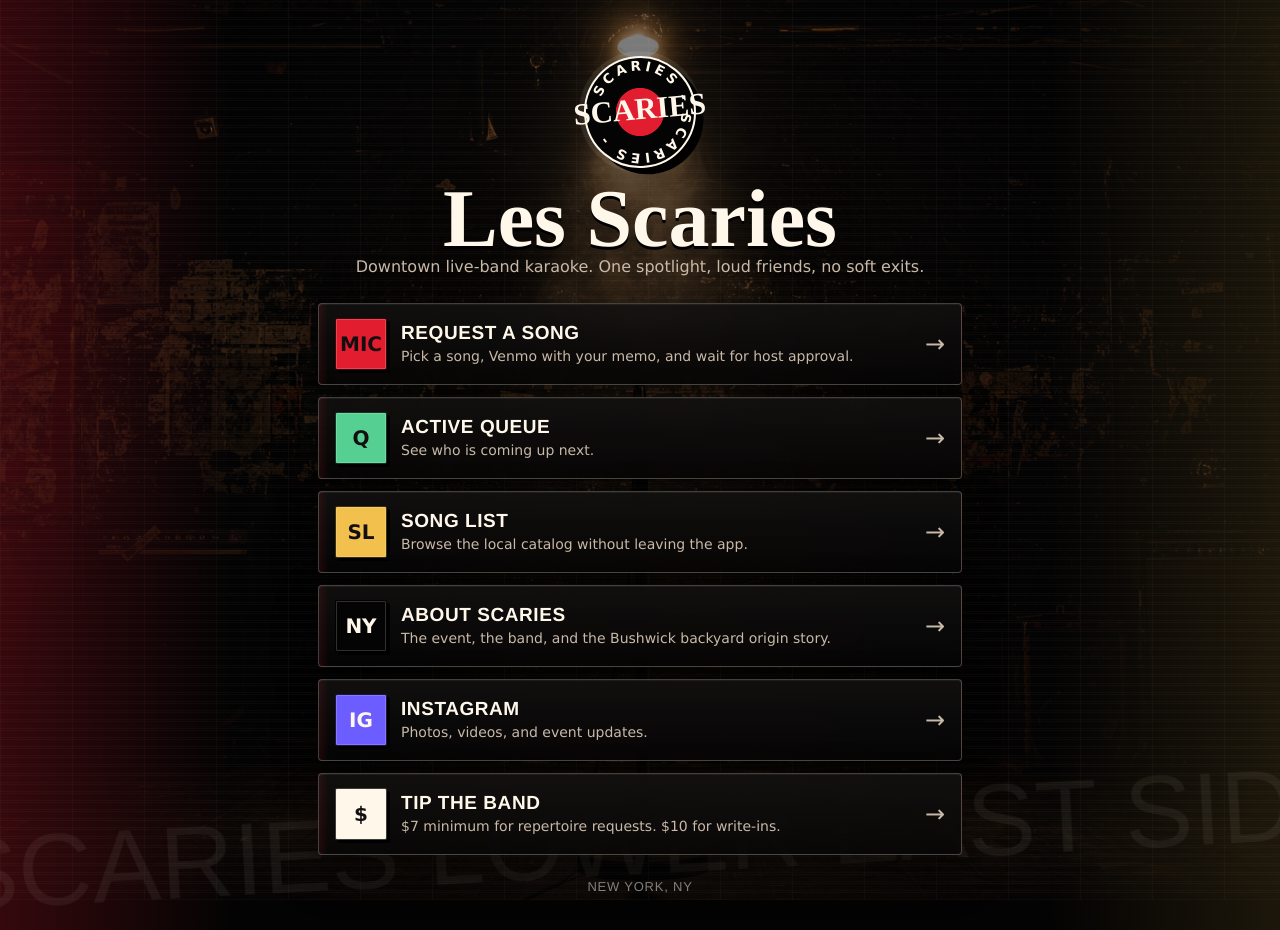
==== index.html @ 5091af07 "Add write-in requests and updated minimums" ====
<!doctype html>
<html lang="en">
  <head>
    <meta charset="utf-8" />
    <meta name="viewport" content="width=device-width, initial-scale=1" />
    <title>Les Scaries</title>
    <meta
      name="description"
      content="Sing with Scaries, browse songs, view the queue, follow Instagram, and tip the band."
    />
    <style>
      :root {
        color-scheme: dark;
        --ink: #f8f3ea;
        --muted: #cdbfb4;
        --line: rgba(248, 243, 234, 0.18);
        --panel: rgba(20, 18, 20, 0.76);
        --red: #d92832;
        --gold: #f5bf4d;
        --green: #4ebf8d;
        --violet: #7c5cff;
        --black: #0f0d10;
      }

      * {
        box-sizing: border-box;
      }

      body {
        margin: 0;
        min-height: 100vh;
        font-family:
          Inter, ui-sans-serif, system-ui, -apple-system, BlinkMacSystemFont,
          "Segoe UI", sans-serif;
        color: var(--ink);
        background:
          linear-gradient(180deg, rgba(15, 13, 16, 0.5), rgba(15, 13, 16, 0.86)),
          url("assets/les-scaries-stage.png") center / cover fixed,
          #0f0d10;
      }

      body::before {
        content: "";
        position: fixed;
        inset: 0;
        pointer-events: none;
        opacity: 0.38;
        background-image:
          radial-gradient(circle at 50% 30%, rgba(245, 191, 77, 0.18), transparent 19rem),
          linear-gradient(90deg, rgba(217, 40, 50, 0.28), transparent 22%, transparent 78%, rgba(78, 191, 141, 0.16)),
          linear-gradient(to bottom, rgba(0, 0, 0, 0.08), rgba(0, 0, 0, 0.72));
      }

      main {
        position: relative;
        z-index: 1;
        width: min(100%, 680px);
        min-height: 100vh;
        margin: 0 auto;
        padding: clamp(28px, 6vw, 56px) 18px 36px;
        display: flex;
        flex-direction: column;
        justify-content: center;
        gap: 24px;
      }

      .brand {
        display: grid;
        gap: 16px;
        text-align: center;
      }

      .mark {
        width: 112px;
        aspect-ratio: 1;
        margin: 0 auto;
        display: grid;
        place-items: center;
        border: 1px solid rgba(248, 243, 234, 0.42);
        border-radius: 50%;
        background:
          radial-gradient(circle at 50% 50%, rgba(217, 40, 50, 0.95) 0 28%, rgba(18, 14, 15, 0.9) 29% 100%);
        box-shadow:
          0 22px 60px rgba(0, 0, 0, 0.42),
          inset 0 0 0 8px rgba(248, 243, 234, 0.08);
        transform: rotate(-5deg);
      }

      .mark svg {
        width: 100%;
        height: 100%;
        overflow: visible;
      }

      .mark text {
        fill: var(--ink);
        font-size: 15px;
        font-weight: 900;
        letter-spacing: 4px;
        text-transform: uppercase;
      }

      .mark .center {
        font-family: Georgia, "Times New Roman", serif;
        font-size: 34px;
        letter-spacing: 0;
      }

      h1 {
        margin: 0;
        font-family: Georgia, "Times New Roman", serif;
        font-size: clamp(46px, 12vw, 82px);
        line-height: 0.86;
        letter-spacing: 0;
      }

      p {
        margin: 0;
        color: var(--muted);
        line-height: 1.55;
      }

      .links {
        display: grid;
        gap: 12px;
      }

      .link {
        min-height: 82px;
        display: grid;
        grid-template-columns: 52px 1fr auto;
        align-items: center;
        gap: 14px;
        padding: 14px 16px;
        border: 1px solid var(--line);
        border-radius: 8px;
        color: var(--ink);
        text-decoration: none;
        background: var(--panel);
        backdrop-filter: blur(18px);
        box-shadow: 0 16px 42px rgba(0, 0, 0, 0.2);
      }

      .icon {
        width: 52px;
        aspect-ratio: 1;
        display: grid;
        place-items: center;
        border-radius: 8px;
        color: #130f10;
        font-size: 20px;
        font-weight: 900;
      }

      .red {
        background: var(--red);
      }

      .gold {
        background: var(--gold);
      }

      .green {
        background: var(--green);
      }

      .violet {
        background: var(--violet);
        color: var(--ink);
      }

      .cream {
        background: var(--ink);
      }

      .black {
        background: #171416;
        color: var(--ink);
      }

      .copy {
        display: grid;
        gap: 4px;
      }

      .title {
        font-size: 18px;
        font-weight: 800;
      }

      .description {
        color: var(--muted);
        font-size: 14px;
      }

      .arrow {
        color: var(--muted);
        font-size: 24px;
      }

      footer {
        text-align: center;
        color: rgba(248, 243, 234, 0.58);
        font-size: 13px;
      }

      @media (max-width: 520px) {
        body {
          background:
            linear-gradient(180deg, rgba(15, 13, 16, 0.34), rgba(15, 13, 16, 0.86)),
            url("assets/les-scaries-stage.png") 50% 0 / auto 100vh no-repeat fixed,
            #0f0d10;
        }

        main {
          justify-content: start;
        }

        .link {
          grid-template-columns: 46px 1fr;
          min-height: 76px;
        }

        .icon {
          width: 46px;
          font-size: 18px;
        }

        .arrow {
          display: none;
        }
      }
    </style>
    <link rel="stylesheet" href="brand.css?v=les-punk-1" />
  </head>
  <body>
    <main>
      <header class="brand">
        <div class="mark" aria-hidden="true">
          <svg viewBox="0 0 120 120" role="img">
            <defs>
              <path
                id="scaries-circle"
                d="M 60 60 m -46 0 a 46 46 0 1 1 92 0 a 46 46 0 1 1 -92 0"
              />
            </defs>
            <text>
              <textPath href="#scaries-circle" startOffset="50%" text-anchor="middle">
                SCARIES - SCARIES -
              </textPath>
            </text>
            <text class="center" x="60" y="68" text-anchor="middle">SCARIES</text>
          </svg>
        </div>
        <div>
          <h1>Les Scaries</h1>
          <p>Downtown live-band karaoke. One spotlight, loud friends, no soft exits.</p>
        </div>
      </header>

      <section class="links" aria-label="Scaries links">
        <a class="link" href="signup.html">
          <span class="icon red" aria-hidden="true">MIC</span>
          <span class="copy">
            <span class="title">Request a Song</span>
            <span class="description">Pick a song, Venmo with your memo, and wait for host approval.</span>
          </span>
          <span class="arrow" aria-hidden="true">&rarr;</span>
        </a>

        <a class="link" href="queue.html">
          <span class="icon green" aria-hidden="true">Q</span>
          <span class="copy">
            <span class="title">Active Queue</span>
            <span class="description">See who is coming up next.</span>
          </span>
          <span class="arrow" aria-hidden="true">&rarr;</span>
        </a>

        <a class="link" href="songs.html">
          <span class="icon gold" aria-hidden="true">SL</span>
          <span class="copy">
            <span class="title">Song List</span>
            <span class="description">Browse the local catalog without leaving the app.</span>
          </span>
          <span class="arrow" aria-hidden="true">&rarr;</span>
        </a>

        <a class="link" href="about.html">
          <span class="icon black" aria-hidden="true">NY</span>
          <span class="copy">
            <span class="title">About Scaries</span>
            <span class="description">The event, the band, and the Bushwick backyard origin story.</span>
          </span>
          <span class="arrow" aria-hidden="true">&rarr;</span>
        </a>

        <a class="link" href="https://www.instagram.com/sundayscarysingalongs">
          <span class="icon violet" aria-hidden="true">IG</span>
          <span class="copy">
            <span class="title">Instagram</span>
            <span class="description">Photos, videos, and event updates.</span>
          </span>
          <span class="arrow" aria-hidden="true">&rarr;</span>
        </a>

        <a class="link" href="https://account.venmo.com/u/itsianmcfarland">
          <span class="icon cream" aria-hidden="true">$</span>
          <span class="copy">
            <span class="title">Tip the Band</span>
            <span class="description">$7 minimum for repertoire requests. $10 for write-ins.</span>
          </span>
          <span class="arrow" aria-hidden="true">&rarr;</span>
        </a>
      </section>

      <footer>New York, NY</footer>
    </main>
  </body>
</html>
---- brand.css ----
:root {
  --ink: #fff8ea;
  --muted: #c8b9a8;
  --line: rgba(255, 248, 234, 0.22);
  --panel: rgba(9, 8, 8, 0.86);
  --field: rgba(255, 248, 234, 0.075);
  --red: #e21d2f;
  --gold: #f2c14d;
  --green: #55d092;
  --violet: #6b5dff;
  --blue: #5fa7ff;
  --black: #070606;
}

* {
  text-rendering: geometricPrecision;
}

[hidden] {
  display: none !important;
}

body {
  color: var(--ink);
  background:
    linear-gradient(90deg, rgba(226, 29, 47, 0.22), transparent 18%, transparent 82%, rgba(242, 193, 77, 0.10)),
    linear-gradient(180deg, rgba(4, 3, 3, 0.5), rgba(4, 3, 3, 0.96)),
    url("assets/les-scaries-stage.png") center / cover fixed,
    #070606;
}

body::before {
  content: "";
  position: fixed;
  inset: 0;
  z-index: 0;
  pointer-events: none;
  opacity: 0.5;
  background-image:
    linear-gradient(90deg, rgba(255, 248, 234, 0.05) 1px, transparent 1px),
    repeating-linear-gradient(0deg, rgba(255, 248, 234, 0.045) 0 1px, transparent 1px 7px),
    linear-gradient(180deg, transparent, rgba(0, 0, 0, 0.7));
  background-size: 72px 72px, 100% 9px, 100% 100%;
  mix-blend-mode: screen;
}

body::after {
  content: "SCARIES   LOWER EAST SIDE   LIVE BAND KARAOKE";
  position: fixed;
  left: -4vw;
  right: -4vw;
  bottom: 2.1vh;
  z-index: 0;
  pointer-events: none;
  color: rgba(255, 248, 234, 0.055);
  font-family: Impact, Haettenschweiler, "Arial Black", sans-serif;
  font-size: clamp(38px, 8vw, 112px);
  line-height: 0.82;
  letter-spacing: 0;
  text-transform: uppercase;
  white-space: nowrap;
  transform: rotate(-3deg);
}

main {
  position: relative;
  z-index: 1;
}

h1,
h2,
h3 {
  color: var(--ink);
  text-shadow: 0 3px 0 #000, 0 12px 34px rgba(0, 0, 0, 0.62);
}

h1 {
  letter-spacing: 0;
}

p,
small,
.description,
.queue-time,
.host-meta,
.role {
  color: var(--muted);
}

a {
  text-decoration-thickness: 1px;
  text-underline-offset: 0.18em;
}

.panel,
.section,
.member,
.link,
.host-card,
.catalog-song,
.queue-item,
.selected-song,
.payment-code,
.empty,
.empty-door,
.door-stat,
input,
button,
.button {
  border-radius: 4px;
}

.panel,
.section,
.link,
.host-card,
.member {
  position: relative;
  border-color: rgba(255, 248, 234, 0.24);
  background:
    linear-gradient(90deg, rgba(226, 29, 47, 0.12), transparent 9px),
    linear-gradient(180deg, rgba(255, 248, 234, 0.035), rgba(0, 0, 0, 0.18)),
    var(--panel);
  box-shadow:
    0 18px 44px rgba(0, 0, 0, 0.48),
    inset 0 1px 0 rgba(255, 248, 234, 0.06);
}

.panel::before,
.section::before,
.host-card::before {
  content: "";
  position: absolute;
  left: 0;
  top: 0;
  bottom: 0;
  width: 3px;
  background: var(--red);
}

.link {
  overflow: hidden;
  transition:
    border-color 160ms ease,
    transform 160ms ease,
    background 160ms ease;
}

.link:hover,
.link:focus-visible {
  border-color: rgba(255, 248, 234, 0.55);
  background:
    linear-gradient(90deg, rgba(226, 29, 47, 0.20), transparent 14px),
    rgba(10, 9, 9, 0.94);
  transform: translateY(-1px);
  outline: none;
}

.title,
label,
.count,
.status,
.role,
.status-pill,
.door-stat span,
.payment-code span {
  font-family: Impact, Haettenschweiler, "Arial Black", sans-serif;
  font-weight: 900;
  letter-spacing: 0.03em;
  text-transform: uppercase;
}

.title {
  font-size: 19px;
}

.icon,
.queue-number {
  border: 1px solid rgba(0, 0, 0, 0.75);
  border-radius: 2px;
  box-shadow:
    3px 3px 0 #000,
    inset 0 0 0 1px rgba(255, 248, 234, 0.18);
}

.mark {
  border: 2px solid var(--ink);
  border-radius: 50%;
  background:
    radial-gradient(circle at 50% 50%, #e21d2f 0 31%, #050404 32% 100%);
  box-shadow:
    7px 7px 0 #000,
    0 0 0 5px rgba(255, 248, 234, 0.08);
}

.mark text {
  fill: var(--ink);
}

button,
.button {
  border-color: rgba(255, 248, 234, 0.22);
  border-radius: 3px;
  box-shadow: 4px 4px 0 #000;
  text-transform: uppercase;
}

button:active,
.button:active {
  transform: translate(2px, 2px);
  box-shadow: 2px 2px 0 #000;
}

.secondary {
  background: rgba(255, 248, 234, 0.08);
}

input {
  border-color: rgba(255, 248, 234, 0.28);
  background:
    linear-gradient(180deg, rgba(255, 248, 234, 0.06), rgba(0, 0, 0, 0.18)),
    var(--field);
}

input:focus {
  border-color: var(--red);
  outline: 3px solid rgba(226, 29, 47, 0.2);
}

.song-result,
.catalog-song,
.queue-item,
.door-stat,
.payment-code {
  background:
    linear-gradient(90deg, rgba(255, 248, 234, 0.035), transparent),
    rgba(0, 0, 0, 0.36);
}

.song-result:hover,
.song-result:focus-visible {
  border-color: var(--gold);
  outline: none;
}

.red,
.no {
  background: var(--red);
}

.gold {
  background: var(--gold);
}

.green,
.yes {
  background: var(--green);
}

.warn,
.blue {
  background: var(--blue);
}

.black {
  background: #050404;
}

footer {
  font-family: Impact, Haettenschweiler, "Arial Black", sans-serif;
  letter-spacing: 0.06em;
  text-transform: uppercase;
}

@media (max-width: 640px) {
  body {
    background:
      linear-gradient(90deg, rgba(226, 29, 47, 0.18), transparent 34%),
      linear-gradient(180deg, rgba(4, 3, 3, 0.38), rgba(4, 3, 3, 0.96)),
      url("assets/les-scaries-stage.png") 50% 0 / auto 100vh no-repeat fixed,
      #070606;
  }

  body::after {
    bottom: 0.8vh;
    font-size: 44px;
  }
}
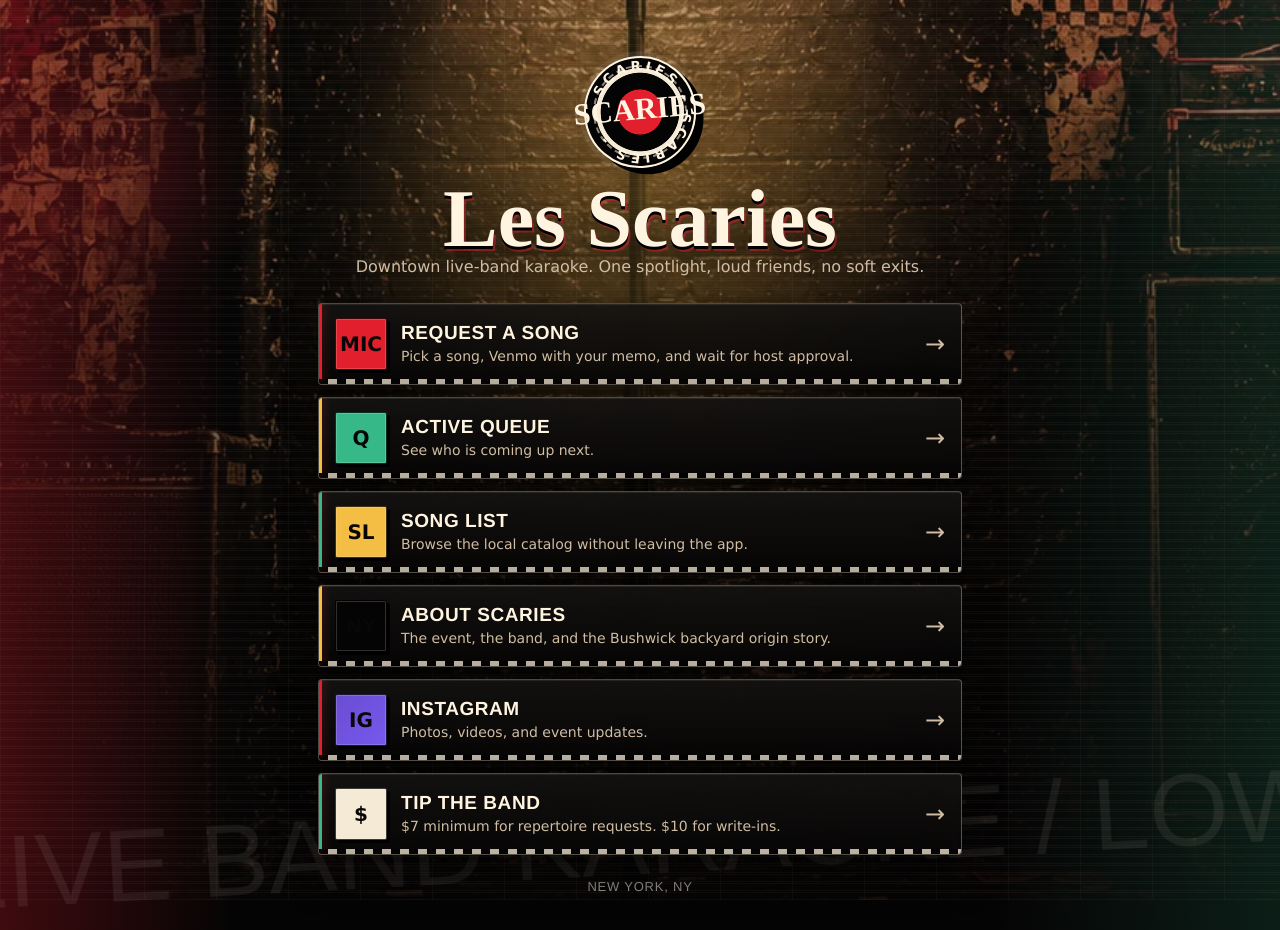
==== commit acd8b1ea: "Punch up punk ska branding" ====
--- a/index.html
+++ b/index.html
@@ -35,7 +35,7 @@
         color: var(--ink);
         background:
           linear-gradient(180deg, rgba(15, 13, 16, 0.5), rgba(15, 13, 16, 0.86)),
-          url("assets/les-scaries-stage.png") center / cover fixed,
+          url("assets/scaries-club-stage.webp") center / cover fixed,
           #0f0d10;
       }
 
@@ -208,7 +208,7 @@
         body {
           background:
             linear-gradient(180deg, rgba(15, 13, 16, 0.34), rgba(15, 13, 16, 0.86)),
-            url("assets/les-scaries-stage.png") 50% 0 / auto 100vh no-repeat fixed,
+            url("assets/scaries-club-stage.webp") 50% 0 / auto 100vh no-repeat fixed,
             #0f0d10;
         }
 
@@ -231,7 +231,7 @@
         }
       }
     </style>
-    <link rel="stylesheet" href="brand.css?v=les-punk-1" />
+    <link rel="stylesheet" href="brand.css?v=cbgb-ska-1" />
   </head>
   <body>
     <main>
--- a/brand.css
+++ b/brand.css
@@ -1,15 +1,17 @@
 :root {
-  --ink: #fff8ea;
-  --muted: #c8b9a8;
+  --ink: #fff4df;
+  --paper: #f4ead5;
+  --muted: #d0bda3;
   --line: rgba(255, 248, 234, 0.22);
-  --panel: rgba(9, 8, 8, 0.86);
+  --panel: rgba(8, 7, 7, 0.88);
   --field: rgba(255, 248, 234, 0.075);
-  --red: #e21d2f;
-  --gold: #f2c14d;
-  --green: #55d092;
-  --violet: #6b5dff;
-  --blue: #5fa7ff;
-  --black: #070606;
+  --red: #e11f2d;
+  --gold: #f4bd43;
+  --green: #36b889;
+  --violet: #7758ee;
+  --blue: #4ea3e6;
+  --black: #050404;
+  --checker: repeating-conic-gradient(#f5ead4 0 25%, #050404 0 50%) 0 0 / 18px 18px;
 }
 
 * {
@@ -23,9 +25,10 @@
 body {
   color: var(--ink);
   background:
-    linear-gradient(90deg, rgba(226, 29, 47, 0.22), transparent 18%, transparent 82%, rgba(242, 193, 77, 0.10)),
-    linear-gradient(180deg, rgba(4, 3, 3, 0.5), rgba(4, 3, 3, 0.96)),
-    url("assets/les-scaries-stage.png") center / cover fixed,
+    radial-gradient(circle at 50% 21%, rgba(244, 189, 67, 0.24), transparent 19rem),
+    linear-gradient(90deg, rgba(225, 31, 45, 0.26), transparent 18%, transparent 78%, rgba(54, 184, 137, 0.14)),
+    linear-gradient(180deg, rgba(5, 4, 4, 0.28), rgba(5, 4, 4, 0.94)),
+    url("assets/scaries-club-stage.webp") center / cover fixed,
     #070606;
 }
 
@@ -35,24 +38,25 @@
   inset: 0;
   z-index: 0;
   pointer-events: none;
-  opacity: 0.5;
+  opacity: 0.66;
   background-image:
-    linear-gradient(90deg, rgba(255, 248, 234, 0.05) 1px, transparent 1px),
-    repeating-linear-gradient(0deg, rgba(255, 248, 234, 0.045) 0 1px, transparent 1px 7px),
+    linear-gradient(90deg, rgba(255, 244, 223, 0.045) 1px, transparent 1px),
+    repeating-linear-gradient(0deg, rgba(255, 244, 223, 0.05) 0 1px, transparent 1px 7px),
+    radial-gradient(circle at 11% 19%, rgba(225, 31, 45, 0.18), transparent 8rem),
     linear-gradient(180deg, transparent, rgba(0, 0, 0, 0.7));
-  background-size: 72px 72px, 100% 9px, 100% 100%;
+  background-size: 72px 72px, 100% 9px, 100% 100%, 100% 100%;
   mix-blend-mode: screen;
 }
 
 body::after {
-  content: "SCARIES   LOWER EAST SIDE   LIVE BAND KARAOKE";
+  content: "LIVE BAND KARAOKE  /  LOWER EAST SIDE  /  SCARIES";
   position: fixed;
   left: -4vw;
   right: -4vw;
   bottom: 2.1vh;
   z-index: 0;
   pointer-events: none;
-  color: rgba(255, 248, 234, 0.055);
+  color: rgba(255, 244, 223, 0.07);
   font-family: Impact, Haettenschweiler, "Arial Black", sans-serif;
   font-size: clamp(38px, 8vw, 112px);
   line-height: 0.82;
@@ -71,7 +75,10 @@
 h2,
 h3 {
   color: var(--ink);
-  text-shadow: 0 3px 0 #000, 0 12px 34px rgba(0, 0, 0, 0.62);
+  text-shadow:
+    0 3px 0 #000,
+    2px 5px 0 rgba(225, 31, 45, 0.46),
+    0 16px 34px rgba(0, 0, 0, 0.72);
 }
 
 h1 {
@@ -116,14 +123,29 @@
 .host-card,
 .member {
   position: relative;
-  border-color: rgba(255, 248, 234, 0.24);
-  background:
-    linear-gradient(90deg, rgba(226, 29, 47, 0.12), transparent 9px),
-    linear-gradient(180deg, rgba(255, 248, 234, 0.035), rgba(0, 0, 0, 0.18)),
+  border-color: rgba(255, 244, 223, 0.28);
+  background:
+    linear-gradient(90deg, rgba(225, 31, 45, 0.16), transparent 12px),
+    linear-gradient(180deg, rgba(255, 244, 223, 0.045), rgba(0, 0, 0, 0.22)),
     var(--panel);
   box-shadow:
     0 18px 44px rgba(0, 0, 0, 0.48),
-    inset 0 1px 0 rgba(255, 248, 234, 0.06);
+    inset 0 1px 0 rgba(255, 244, 223, 0.08);
+}
+
+.panel::after,
+.section::after,
+.link::after,
+.host-card::after {
+  content: "";
+  position: absolute;
+  left: 0;
+  right: 0;
+  bottom: 0;
+  height: 5px;
+  background: var(--checker);
+  opacity: 0.76;
+  pointer-events: none;
 }
 
 .panel::before,
@@ -146,11 +168,29 @@
     background 160ms ease;
 }
 
+.link::before {
+  content: "";
+  position: absolute;
+  left: 0;
+  top: 0;
+  bottom: 5px;
+  width: 3px;
+  background: var(--red);
+}
+
+.link:nth-child(2n)::before {
+  background: var(--gold);
+}
+
+.link:nth-child(3n)::before {
+  background: var(--green);
+}
+
 .link:hover,
 .link:focus-visible {
-  border-color: rgba(255, 248, 234, 0.55);
-  background:
-    linear-gradient(90deg, rgba(226, 29, 47, 0.20), transparent 14px),
+  border-color: rgba(255, 244, 223, 0.62);
+  background:
+    linear-gradient(90deg, rgba(225, 31, 45, 0.24), transparent 14px),
     rgba(10, 9, 9, 0.94);
   transform: translateY(-1px);
   outline: none;
@@ -183,14 +223,31 @@
     inset 0 0 0 1px rgba(255, 248, 234, 0.18);
 }
 
+.icon {
+  background-image:
+    linear-gradient(135deg, rgba(255, 244, 223, 0.20), transparent 42%),
+    var(--checker);
+  color: #080606;
+}
+
 .mark {
+  position: relative;
   border: 2px solid var(--ink);
   border-radius: 50%;
   background:
-    radial-gradient(circle at 50% 50%, #e21d2f 0 31%, #050404 32% 100%);
+    radial-gradient(circle at 50% 50%, #e11f2d 0 29%, #050404 30% 51%, #f4ead5 52% 57%, #050404 58% 100%);
   box-shadow:
     7px 7px 0 #000,
     0 0 0 5px rgba(255, 248, 234, 0.08);
+}
+
+.mark::after {
+  content: "";
+  position: absolute;
+  inset: 7px;
+  border-radius: 50%;
+  border: 2px dashed rgba(255, 244, 223, 0.54);
+  pointer-events: none;
 }
 
 .mark text {
@@ -205,6 +262,15 @@
   text-transform: uppercase;
 }
 
+button:hover,
+.button:hover,
+button:focus-visible,
+.button:focus-visible {
+  filter: contrast(1.08) saturate(1.08);
+  outline: 2px solid rgba(255, 244, 223, 0.28);
+  outline-offset: 3px;
+}
+
 button:active,
 .button:active {
   transform: translate(2px, 2px);
@@ -233,7 +299,7 @@
 .door-stat,
 .payment-code {
   background:
-    linear-gradient(90deg, rgba(255, 248, 234, 0.035), transparent),
+    linear-gradient(90deg, rgba(255, 244, 223, 0.045), transparent),
     rgba(0, 0, 0, 0.36);
 }
 
@@ -262,8 +328,31 @@
   background: var(--blue);
 }
 
+.violet {
+  background:
+    linear-gradient(135deg, rgba(5, 4, 4, 0.12), transparent),
+    var(--violet);
+}
+
+.cream {
+  background: var(--paper);
+}
+
 .black {
   background: #050404;
+}
+
+.write-in-result {
+  background:
+    linear-gradient(90deg, rgba(244, 189, 67, 0.16), transparent),
+    rgba(0, 0, 0, 0.56);
+}
+
+.selected-song {
+  border-color: rgba(54, 184, 137, 0.72);
+  background:
+    linear-gradient(90deg, rgba(54, 184, 137, 0.18), transparent),
+    rgba(0, 0, 0, 0.38);
 }
 
 footer {
@@ -275,9 +364,10 @@
 @media (max-width: 640px) {
   body {
     background:
-      linear-gradient(90deg, rgba(226, 29, 47, 0.18), transparent 34%),
+      radial-gradient(circle at 50% 16%, rgba(244, 189, 67, 0.20), transparent 13rem),
+      linear-gradient(90deg, rgba(225, 31, 45, 0.18), transparent 34%),
       linear-gradient(180deg, rgba(4, 3, 3, 0.38), rgba(4, 3, 3, 0.96)),
-      url("assets/les-scaries-stage.png") 50% 0 / auto 100vh no-repeat fixed,
+      url("assets/scaries-club-stage.webp") 50% 0 / auto 100vh no-repeat fixed,
       #070606;
   }
 
@@ -285,4 +375,11 @@
     bottom: 0.8vh;
     font-size: 44px;
   }
-}
+
+  .panel::after,
+  .section::after,
+  .link::after,
+  .host-card::after {
+    height: 4px;
+  }
+}
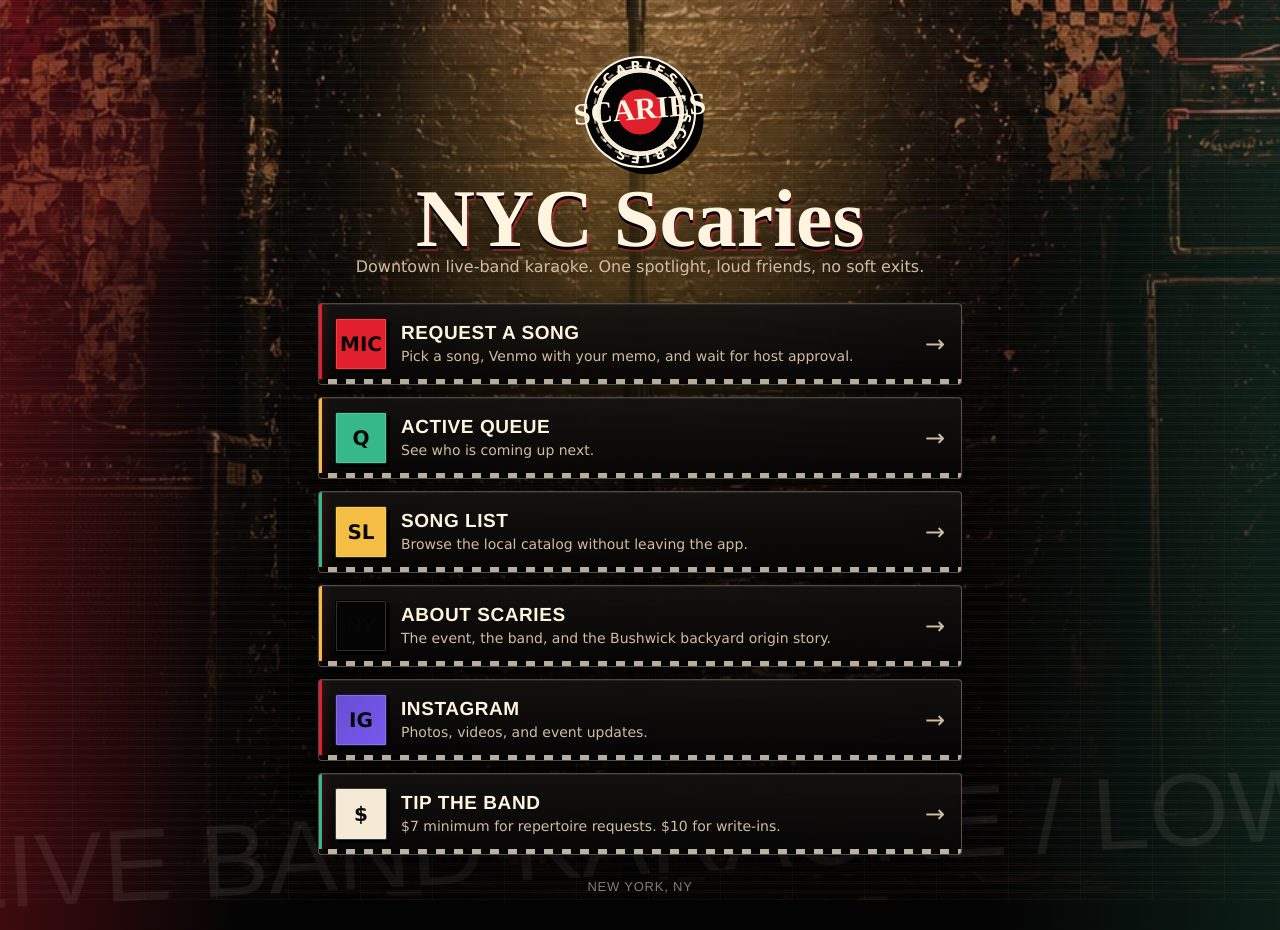
==== commit 9a3bf5c6: "Rename public brand to NYC Scaries" ====
--- a/index.html
+++ b/index.html
@@ -3,7 +3,7 @@
   <head>
     <meta charset="utf-8" />
     <meta name="viewport" content="width=device-width, initial-scale=1" />
-    <title>Les Scaries</title>
+    <title>NYC Scaries</title>
     <meta
       name="description"
       content="Sing with Scaries, browse songs, view the queue, follow Instagram, and tip the band."
@@ -253,7 +253,7 @@
           </svg>
         </div>
         <div>
-          <h1>Les Scaries</h1>
+          <h1>NYC Scaries</h1>
           <p>Downtown live-band karaoke. One spotlight, loud friends, no soft exits.</p>
         </div>
       </header>
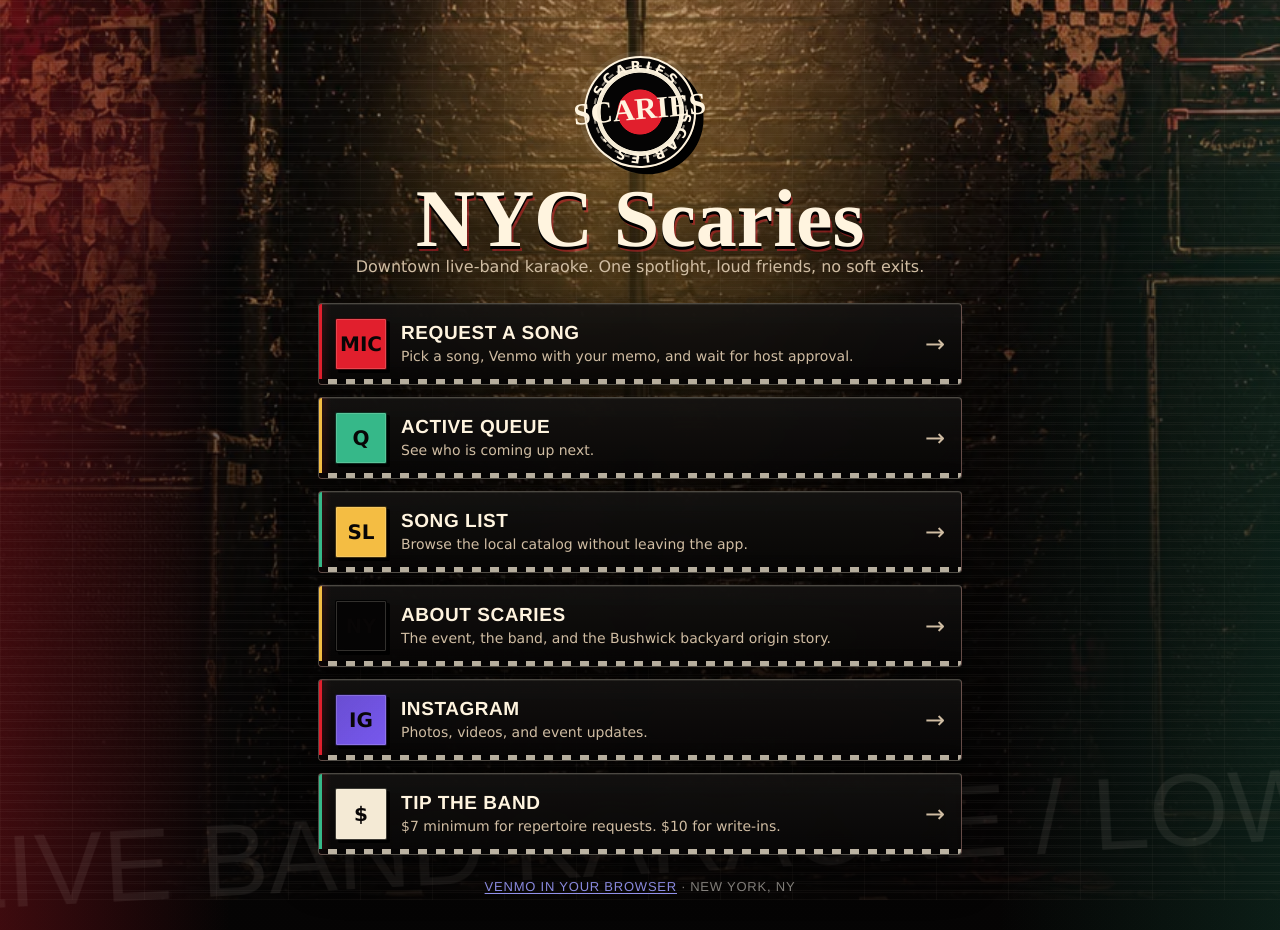
==== commit ed6bf415: "Open Ian Venmo app from tip links with web fallback" ====
--- a/index.html
+++ b/index.html
@@ -295,7 +295,7 @@
           <span class="arrow" aria-hidden="true">&rarr;</span>
         </a>
 
-        <a class="link" href="https://www.instagram.com/sundayscarysingalongs">
+        <a class="link" href="https://www.instagram.com/scaries.band">
           <span class="icon violet" aria-hidden="true">IG</span>
           <span class="copy">
             <span class="title">Instagram</span>
@@ -304,7 +304,7 @@
           <span class="arrow" aria-hidden="true">&rarr;</span>
         </a>
 
-        <a class="link" href="https://account.venmo.com/u/itsianmcfarland">
+        <a class="link" href="venmo://paycharge?txn=pay&amp;recipients=itsianmcfarland">
           <span class="icon cream" aria-hidden="true">$</span>
           <span class="copy">
             <span class="title">Tip the Band</span>
@@ -314,7 +314,7 @@
         </a>
       </section>
 
-      <footer>New York, NY</footer>
+      <footer><a href="https://account.venmo.com/u/itsianmcfarland">Venmo in your browser</a> &middot; New York, NY</footer>
     </main>
   </body>
 </html>
